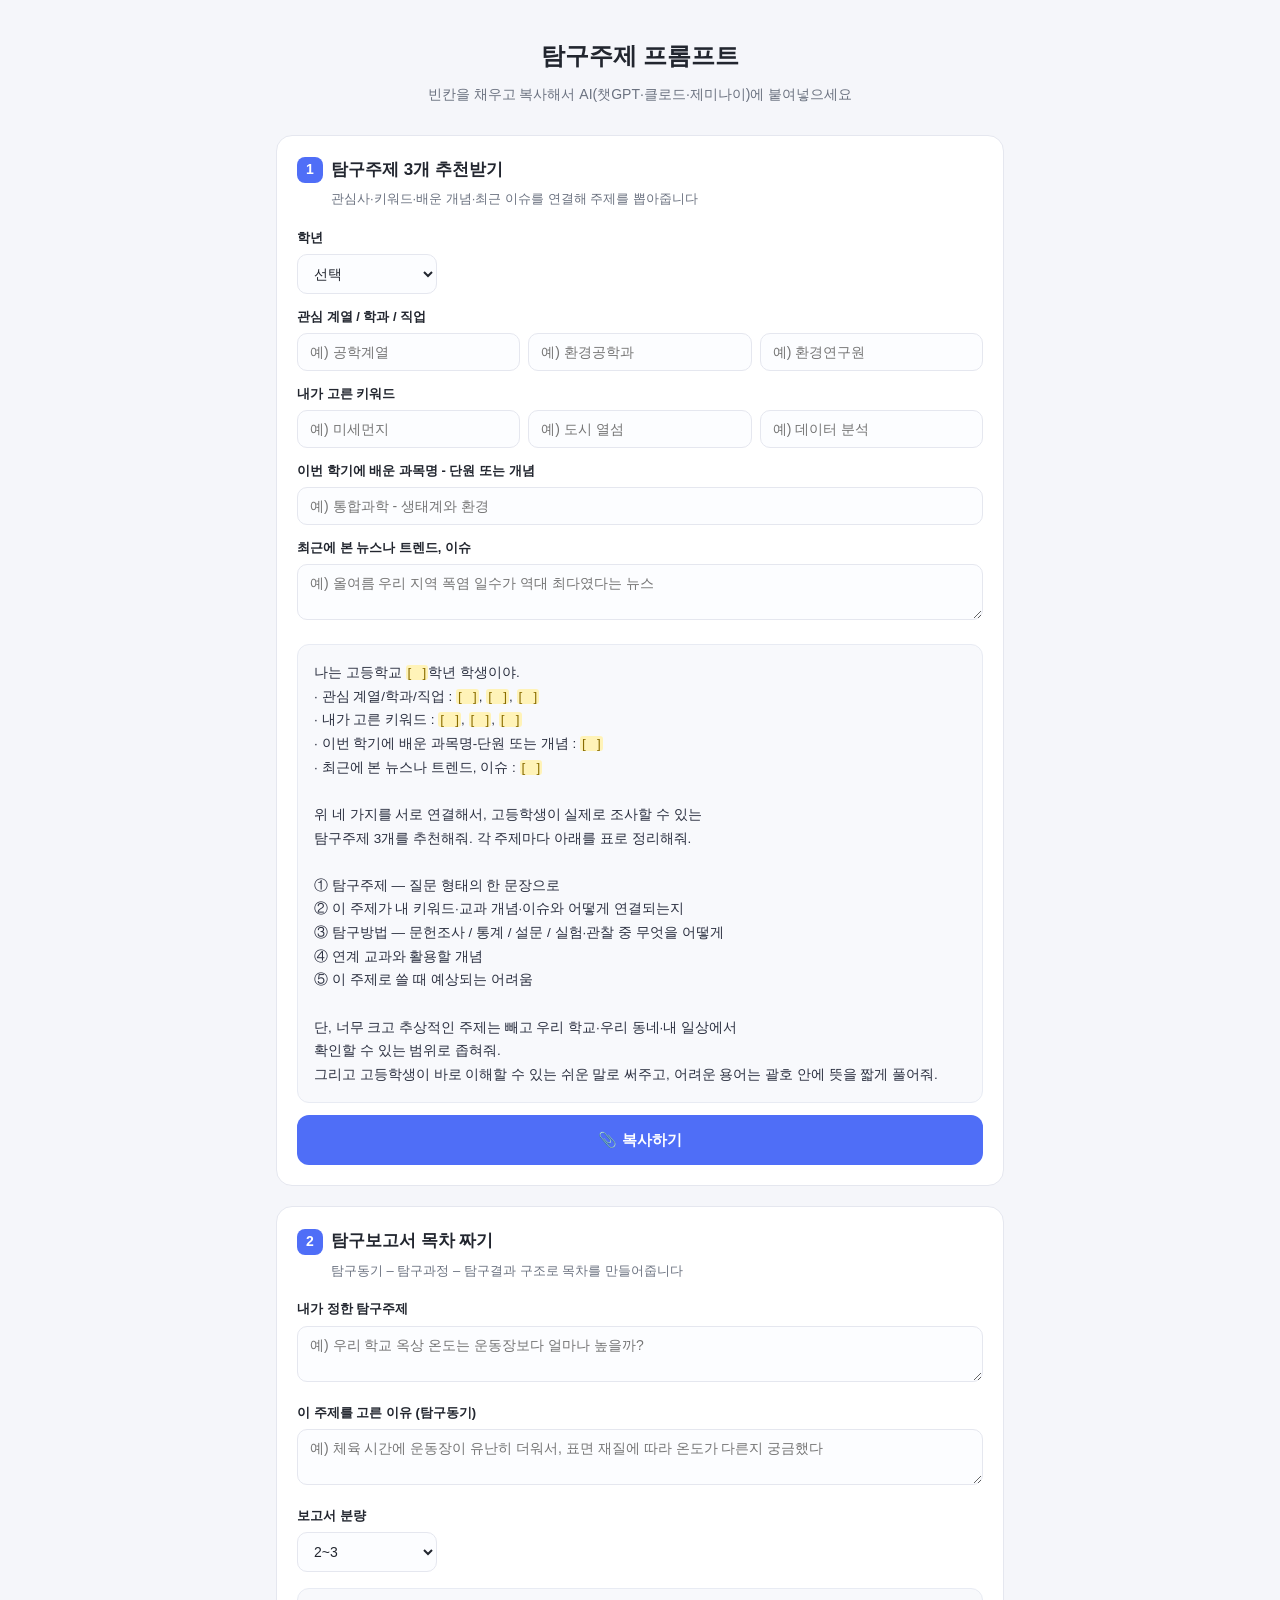
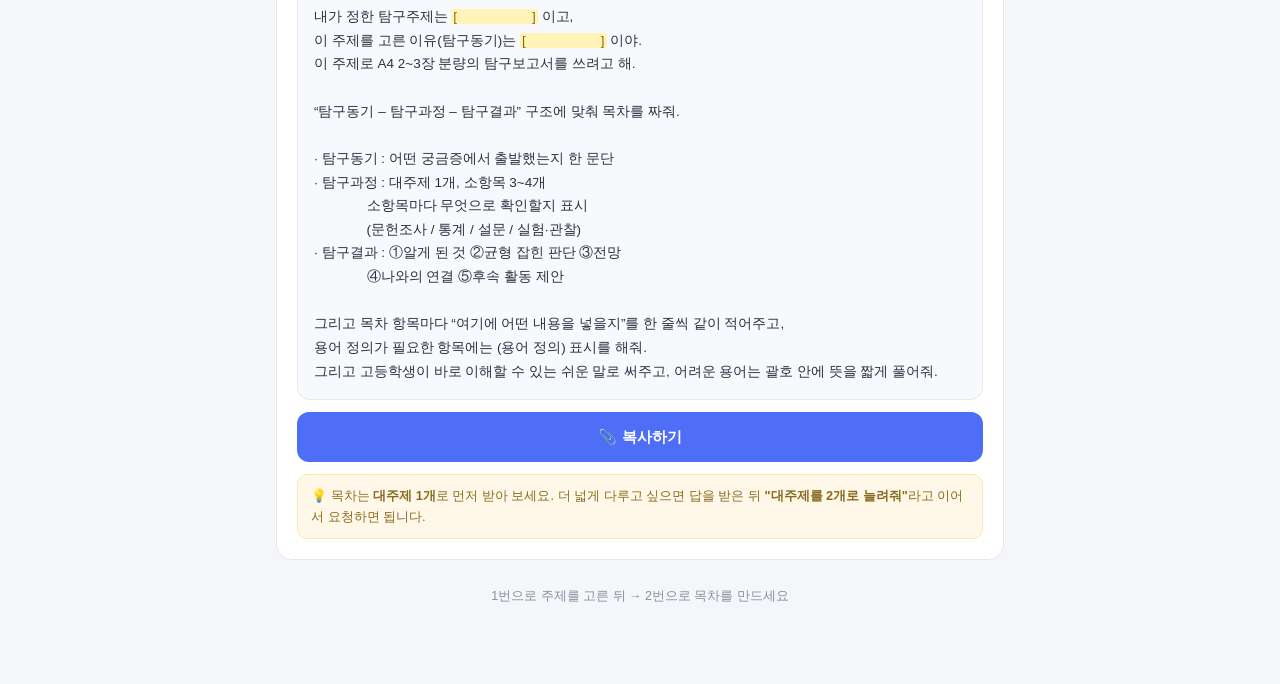
==== report.html @ 83d20875 "Add files via upload" ====
<!DOCTYPE html>
<html lang="ko">
<head>
<meta charset="UTF-8">
<meta name="viewport" content="width=device-width, initial-scale=1.0">
<title>탐구주제 프롬프트</title>
<style>
  *{box-sizing:border-box;}
  body{
    margin:0;background:#f5f6fa;color:#22262f;
    font-family:"Pretendard","Apple SD Gothic Neo","Malgun Gothic",-apple-system,"Segoe UI",sans-serif;
    line-height:1.7;
  }
  .wrap{max-width:760px;margin:0 auto;padding:36px 16px 64px;}
  h1{font-size:24px;font-weight:800;margin:0 0 6px;text-align:center;}
  .lead{text-align:center;color:#6b7280;font-size:14px;margin:0 0 28px;}

  .box{background:#fff;border:1px solid #e5e7ef;border-radius:16px;padding:20px;margin-bottom:20px;}
  .num{
    display:inline-flex;align-items:center;justify-content:center;
    width:26px;height:26px;border-radius:8px;background:#4f6ef7;color:#fff;
    font-size:14px;font-weight:800;margin-right:8px;
  }
  h2{font-size:17px;font-weight:800;margin:0 0 4px;display:flex;align-items:center;}
  .sub{color:#6b7280;font-size:13px;margin:0 0 16px;padding-left:34px;}

  label{display:block;font-size:13px;font-weight:700;margin:0 0 5px;}
  .field{margin-bottom:12px;}
  .row{display:flex;gap:8px;flex-wrap:wrap;}
  .row input{flex:1 1 140px;min-width:0;}
  input,textarea,select{
    width:100%;padding:10px 12px;border:1.5px solid #e5e7ef;border-radius:10px;
    font-size:14px;font-family:inherit;color:#22262f;background:#fcfdff;
  }
  input:focus,textarea:focus,select:focus{outline:none;border-color:#4f6ef7;background:#fff;}
  textarea{resize:vertical;min-height:56px;}
  select{max-width:140px;}

  pre{
    margin:16px 0 0;background:#f8f9fc;border:1px solid #e8ebf3;border-radius:12px;
    padding:16px;font-family:inherit;font-size:13.5px;line-height:1.75;
    white-space:pre-wrap;word-break:break-word;color:#2b3040;
  }
  mark{background:#fff3b8;color:#8a6d00;border-radius:3px;padding:0 2px;}

  button{
    width:100%;margin-top:12px;height:50px;border:0;border-radius:12px;
    background:#4f6ef7;color:#fff;font-size:15px;font-weight:800;
    font-family:inherit;cursor:pointer;transition:background .15s,transform .1s;
  }
  button:hover{background:#3f5ce0;}
  button:active{transform:scale(.98);}
  button.ok{background:#16b8a6;}

  .note{
    margin:12px 0 0;background:#fff8e8;border:1px solid #ffe6ad;border-radius:10px;
    padding:11px 13px;font-size:12.8px;color:#8a6a1f;line-height:1.6;
  }
  .tip{color:#8a8f9c;font-size:12.5px;text-align:center;margin-top:26px;}
</style>
</head>
<body>
<div class="wrap">

  <h1>탐구주제 프롬프트</h1>
  <p class="lead">빈칸을 채우고 복사해서 AI(챗GPT·클로드·제미나이)에 붙여넣으세요</p>

  <!-- 1 -->
  <div class="box">
    <h2><span class="num">1</span>탐구주제 3개 추천받기</h2>
    <p class="sub">관심사·키워드·배운 개념·최근 이슈를 연결해 주제를 뽑아줍니다</p>

    <div class="field">
      <label>학년</label>
      <select id="grade">
        <option value="">선택</option>
        <option value="1">1학년</option>
        <option value="2">2학년</option>
        <option value="3">3학년</option>
      </select>
    </div>

    <div class="field">
      <label>관심 계열 / 학과 / 직업</label>
      <div class="row">
        <input id="job1" placeholder="예) 공학계열">
        <input id="job2" placeholder="예) 환경공학과">
        <input id="job3" placeholder="예) 환경연구원">
      </div>
    </div>

    <div class="field">
      <label>내가 고른 키워드</label>
      <div class="row">
        <input id="key1" placeholder="예) 미세먼지">
        <input id="key2" placeholder="예) 도시 열섬">
        <input id="key3" placeholder="예) 데이터 분석">
      </div>
    </div>

    <div class="field">
      <label>이번 학기에 배운 과목명 - 단원 또는 개념</label>
      <input id="subject" placeholder="예) 통합과학 - 생태계와 환경">
    </div>

    <div class="field">
      <label>최근에 본 뉴스나 트렌드, 이슈</label>
      <textarea id="news" placeholder="예) 올여름 우리 지역 폭염 일수가 역대 최다였다는 뉴스"></textarea>
    </div>

    <pre id="p1"></pre>
    <button data-copy="p1">📎 복사하기</button>
  </div>

  <!-- 2 -->
  <div class="box">
    <h2><span class="num">2</span>탐구보고서 목차 짜기</h2>
    <p class="sub">탐구동기 – 탐구과정 – 탐구결과 구조로 목차를 만들어줍니다</p>

    <div class="field">
      <label>내가 정한 탐구주제</label>
      <textarea id="topic" placeholder="예) 우리 학교 옥상 온도는 운동장보다 얼마나 높을까?"></textarea>
    </div>

    <div class="field">
      <label>이 주제를 고른 이유 (탐구동기)</label>
      <textarea id="why" placeholder="예) 체육 시간에 운동장이 유난히 더워서, 표면 재질에 따라 온도가 다른지 궁금했다"></textarea>
    </div>

    <div class="field">
      <label>보고서 분량</label>
      <select id="pages">
        <option>2~3</option>
        <option>1~2</option>
        <option>3~4</option>
        <option>4~5</option>
      </select>
    </div>

    <pre id="p2"></pre>
    <button data-copy="p2">📎 복사하기</button>
    <p class="note">💡 목차는 <b>대주제 1개</b>로 먼저 받아 보세요. 더 넓게 다루고 싶으면 답을 받은 뒤 <b>"대주제를 2개로 늘려줘"</b>라고 이어서 요청하면 됩니다.</p>
  </div>

  <p class="tip">1번으로 주제를 고른 뒤 → 2번으로 목차를 만드세요</p>
</div>

<script>
var $ = function(id){ return document.getElementById(id); };
var v = function(id, blank){ return $(id).value.trim() || (blank || "[   ]"); };

function make1(){
  return "나는 고등학교 " + v("grade") + "학년 학생이야.\n"
    + "· 관심 계열/학과/직업 : " + v("job1") + ", " + v("job2") + ", " + v("job3") + "\n"
    + "· 내가 고른 키워드 : " + v("key1") + ", " + v("key2") + ", " + v("key3") + "\n"
    + "· 이번 학기에 배운 과목명-단원 또는 개념 : " + v("subject") + "\n"
    + "· 최근에 본 뉴스나 트렌드, 이슈 : " + v("news") + "\n\n"
    + "위 네 가지를 서로 연결해서, 고등학생이 실제로 조사할 수 있는\n"
    + "탐구주제 3개를 추천해줘. 각 주제마다 아래를 표로 정리해줘.\n\n"
    + "① 탐구주제 — 질문 형태의 한 문장으로\n"
    + "② 이 주제가 내 키워드·교과 개념·이슈와 어떻게 연결되는지\n"
    + "③ 탐구방법 — 문헌조사 / 통계 / 설문 / 실험·관찰 중 무엇을 어떻게\n"
    + "④ 연계 교과와 활용할 개념\n"
    + "⑤ 이 주제로 쓸 때 예상되는 어려움\n\n"
    + "단, 너무 크고 추상적인 주제는 빼고 우리 학교·우리 동네·내 일상에서\n"
    + "확인할 수 있는 범위로 좁혀줘.\n"
    + "그리고 고등학생이 바로 이해할 수 있는 쉬운 말로 써주고, 어려운 용어는 괄호 안에 뜻을 짧게 풀어줘.";
}

function make2(){
  return "내가 정한 탐구주제는 " + v("topic", "[                    ]") + " 이고,\n"
    + "이 주제를 고른 이유(탐구동기)는 " + v("why", "[                    ]") + " 이야.\n"
    + "이 주제로 A4 " + $("pages").value + "장 분량의 탐구보고서를 쓰려고 해.\n\n"
    + "“탐구동기 – 탐구과정 – 탐구결과” 구조에 맞춰 목차를 짜줘.\n\n"
    + "· 탐구동기 : 어떤 궁금증에서 출발했는지 한 문단\n"
    + "· 탐구과정 : 대주제 1개, 소항목 3~4개\n"
    + "              소항목마다 무엇으로 확인할지 표시\n"
    + "              (문헌조사 / 통계 / 설문 / 실험·관찰)\n"
    + "· 탐구결과 : ①알게 된 것 ②균형 잡힌 판단 ③전망\n"
    + "              ④나와의 연결 ⑤후속 활동 제안\n\n"
    + "그리고 목차 항목마다 “여기에 어떤 내용을 넣을지”를 한 줄씩 같이 적어주고,\n"
    + "용어 정의가 필요한 항목에는 (용어 정의) 표시를 해줘.\n"
    + "그리고 고등학생이 바로 이해할 수 있는 쉬운 말로 써주고, 어려운 용어는 괄호 안에 뜻을 짧게 풀어줘.";
}

function paint(){
  var mark = function(s){
    return s.replace(/&/g,"&amp;").replace(/</g,"&lt;")
            .replace(/\[\s*\]/g, "<mark>$&</mark>");
  };
  $("p1").innerHTML = mark(make1());
  $("p2").innerHTML = mark(make2());
}

document.querySelectorAll("input,textarea,select").forEach(function(el){
  el.addEventListener("input", paint);
  el.addEventListener("change", paint);
});

document.querySelectorAll("button[data-copy]").forEach(function(btn){
  btn.addEventListener("click", function(){
    var str = btn.dataset.copy === "p1" ? make1() : make2();
    var done = function(){
      btn.textContent = "✅ 복사 완료!";
      btn.classList.add("ok");
      setTimeout(function(){ btn.textContent = "📎 복사하기"; btn.classList.remove("ok"); }, 1600);
    };
    if(navigator.clipboard && window.isSecureContext){
      navigator.clipboard.writeText(str).then(done, function(){ if(legacy(str)) done(); });
    }else if(legacy(str)){ done(); }
  });
});

function legacy(str){
  var ta = document.createElement("textarea");
  ta.value = str; ta.style.position = "fixed"; ta.style.top = "-999px";
  document.body.appendChild(ta); ta.select();
  var ok = false;
  try{ ok = document.execCommand("copy"); }catch(e){}
  document.body.removeChild(ta);
  return ok;
}

paint();
</script>
</body>
</html>
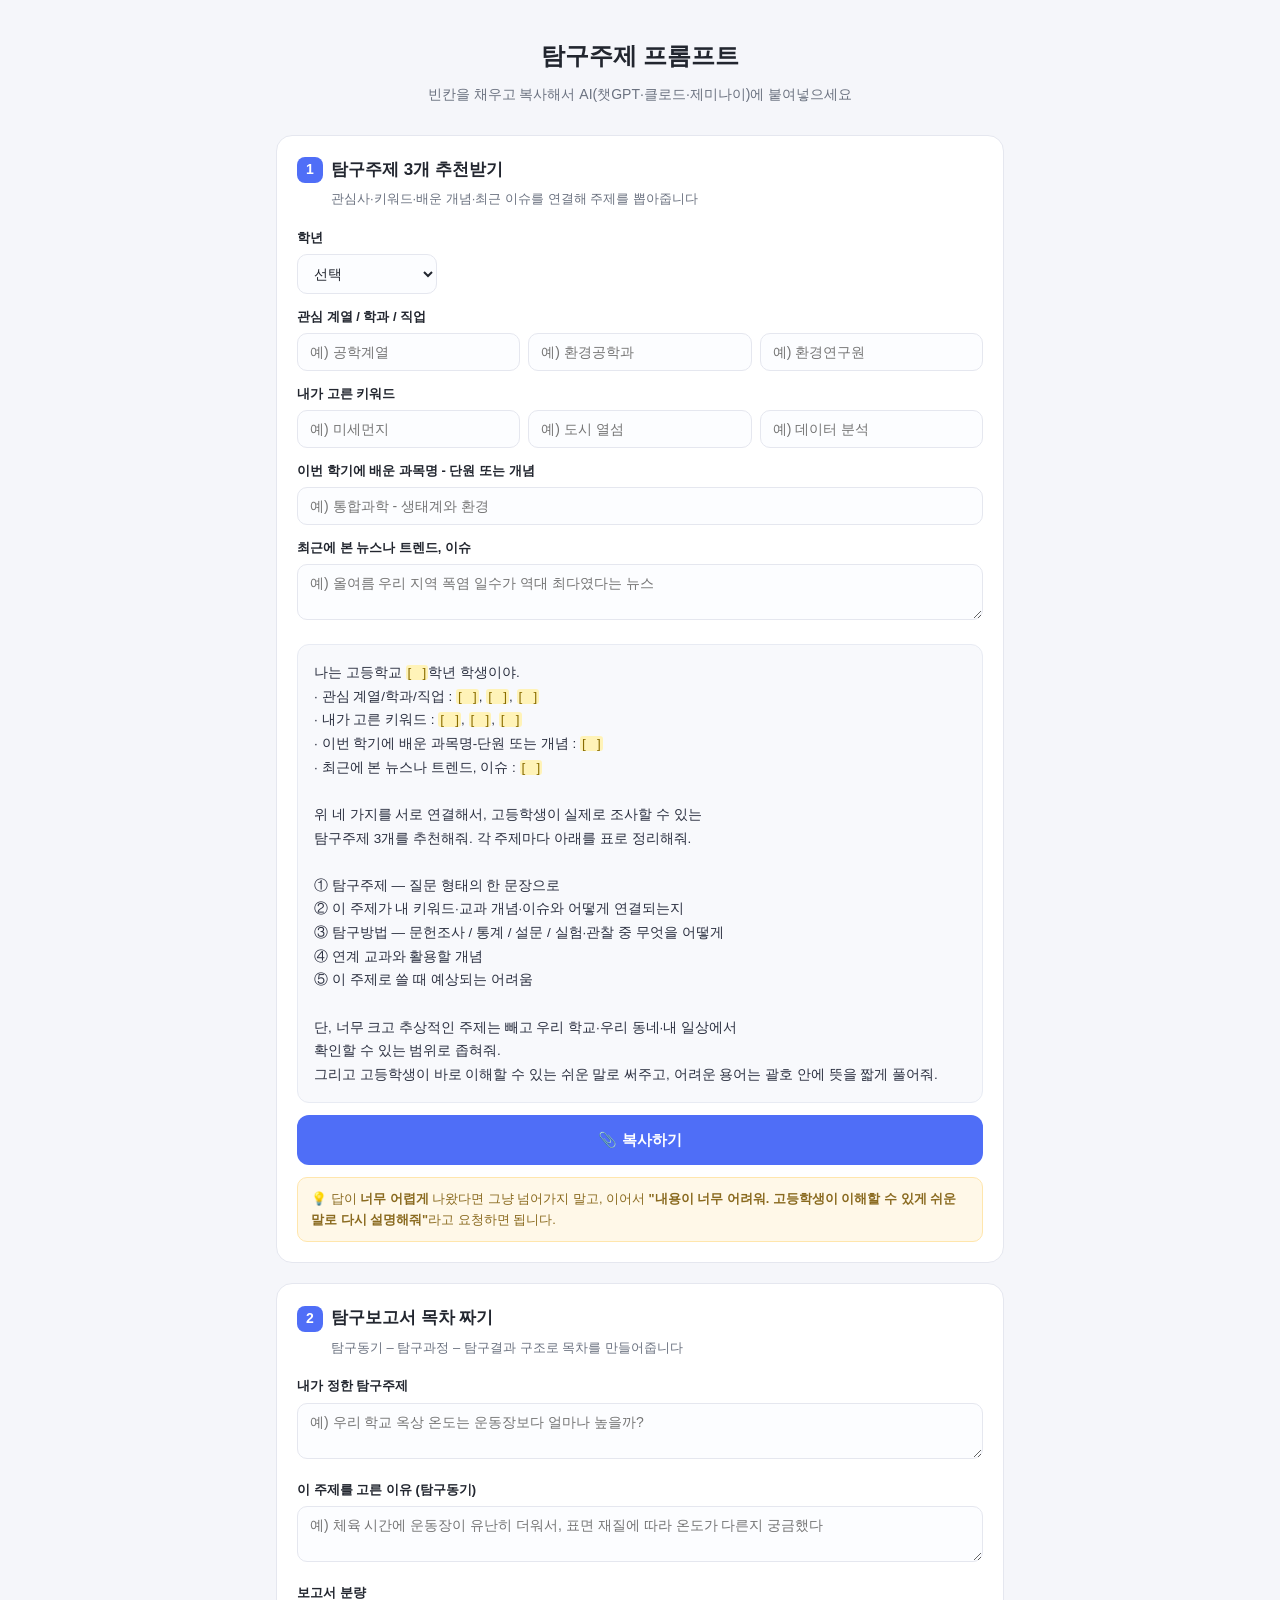
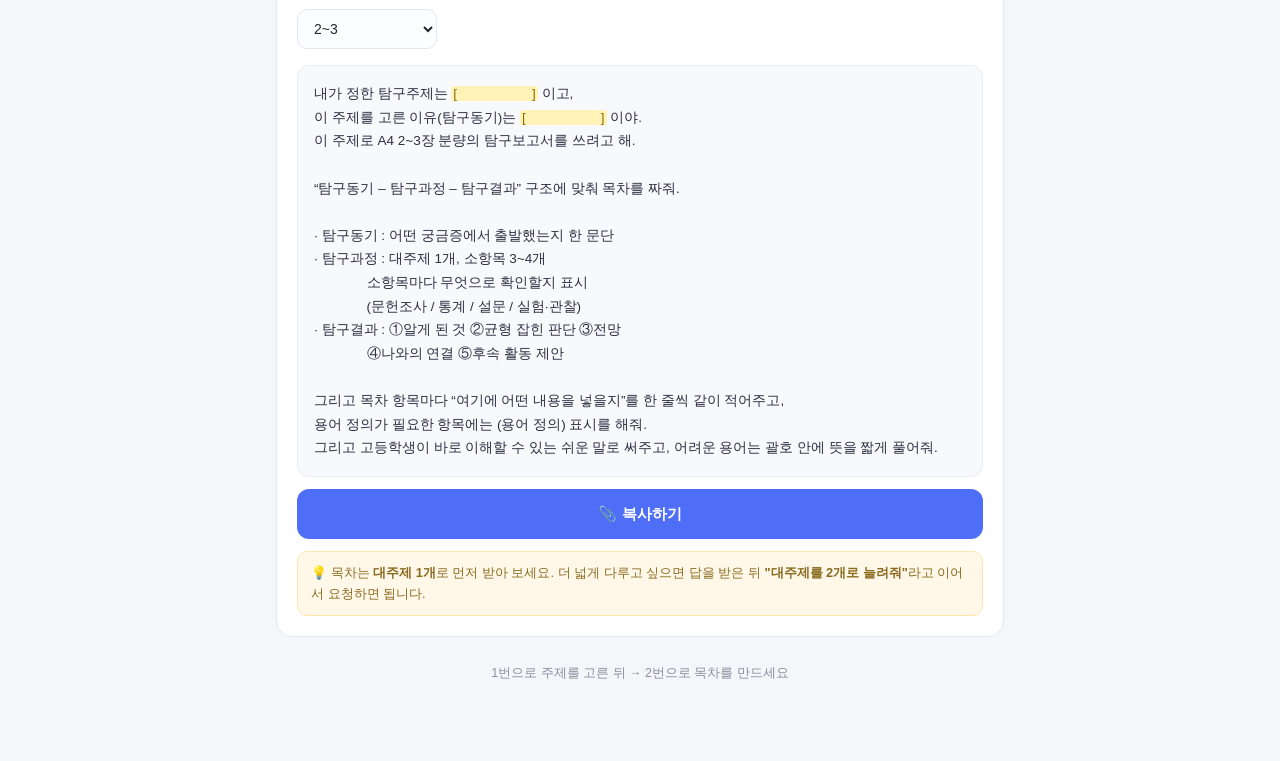
==== commit 598c2d86: "Add files via upload" ====
--- a/report.html
+++ b/report.html
@@ -110,6 +110,8 @@
 
     <pre id="p1"></pre>
     <button data-copy="p1">📎 복사하기</button>
+
+    <p class="note">💡 답이 <b>너무 어렵게</b> 나왔다면 그냥 넘어가지 말고, 이어서 <b>"내용이 너무 어려워. 고등학생이 이해할 수 있게 쉬운 말로 다시 설명해줘"</b>라고 요청하면 됩니다.</p>
   </div>
 
   <!-- 2 -->
